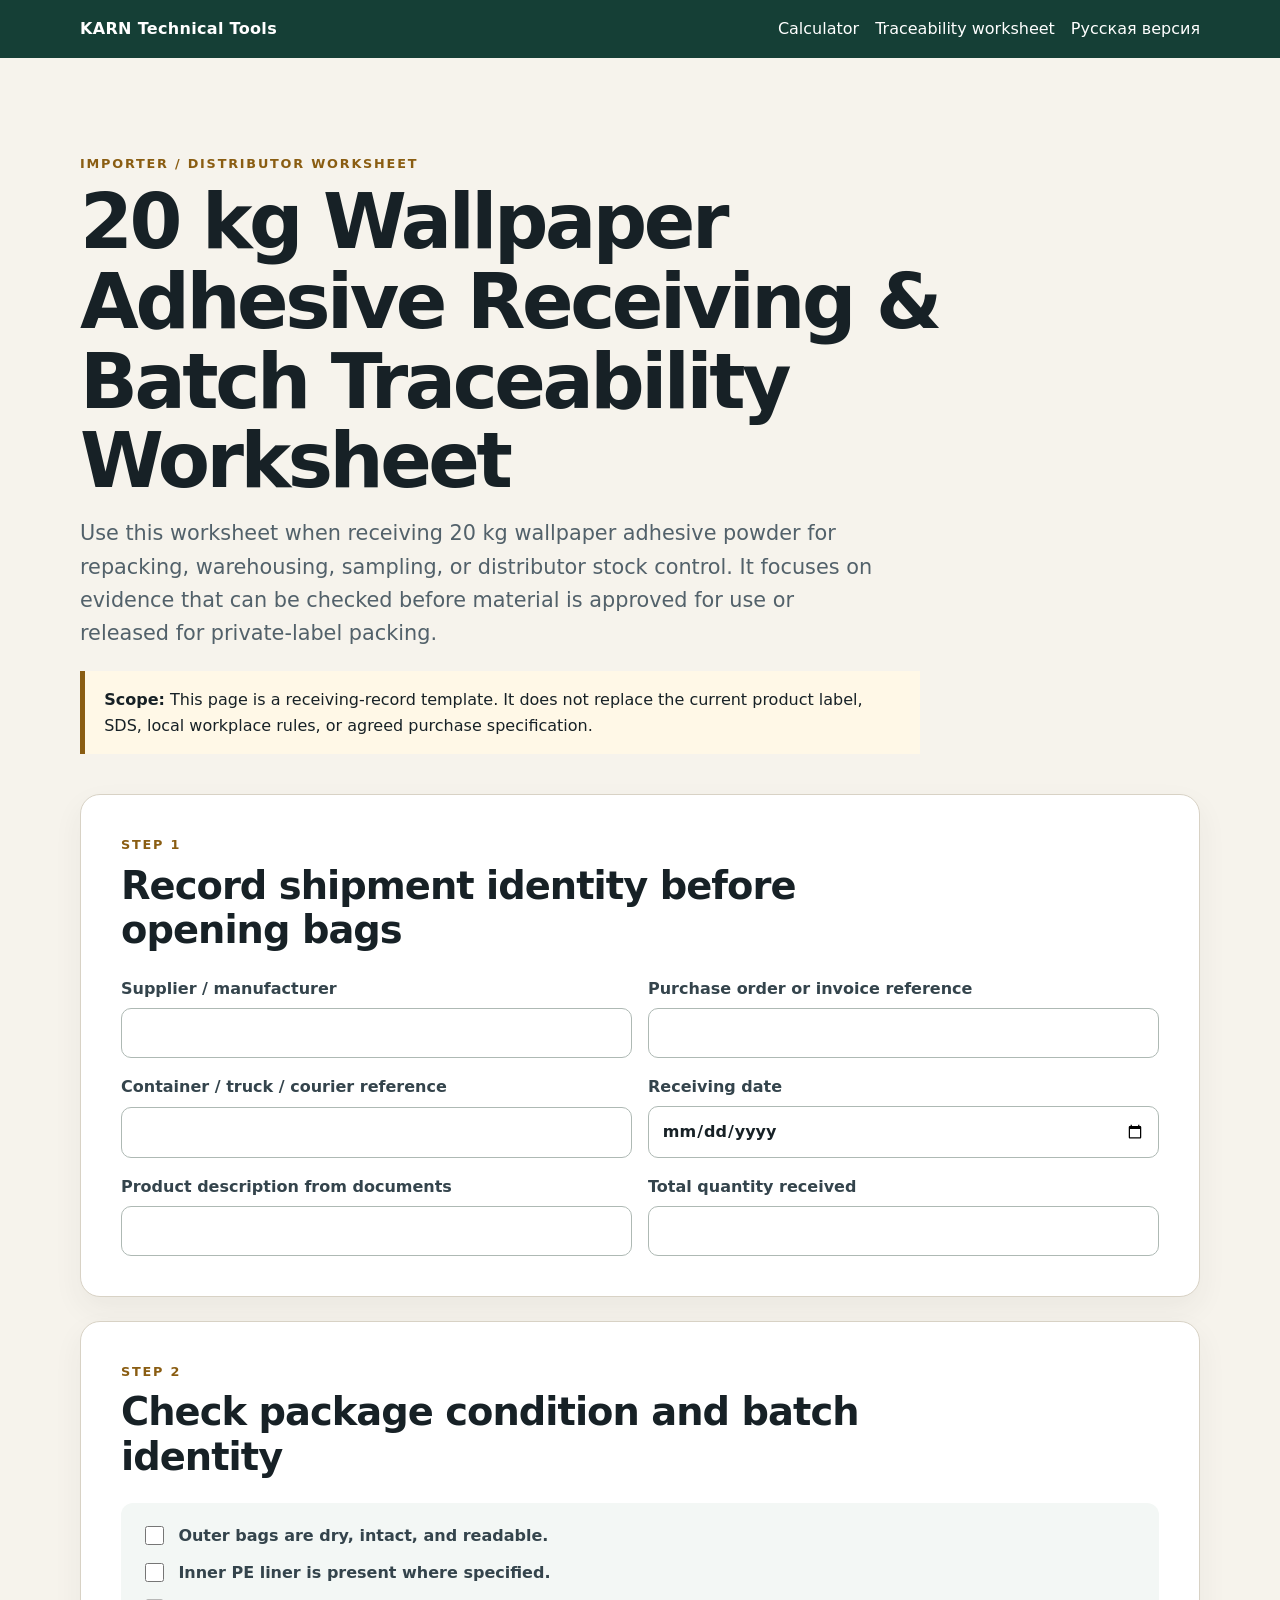
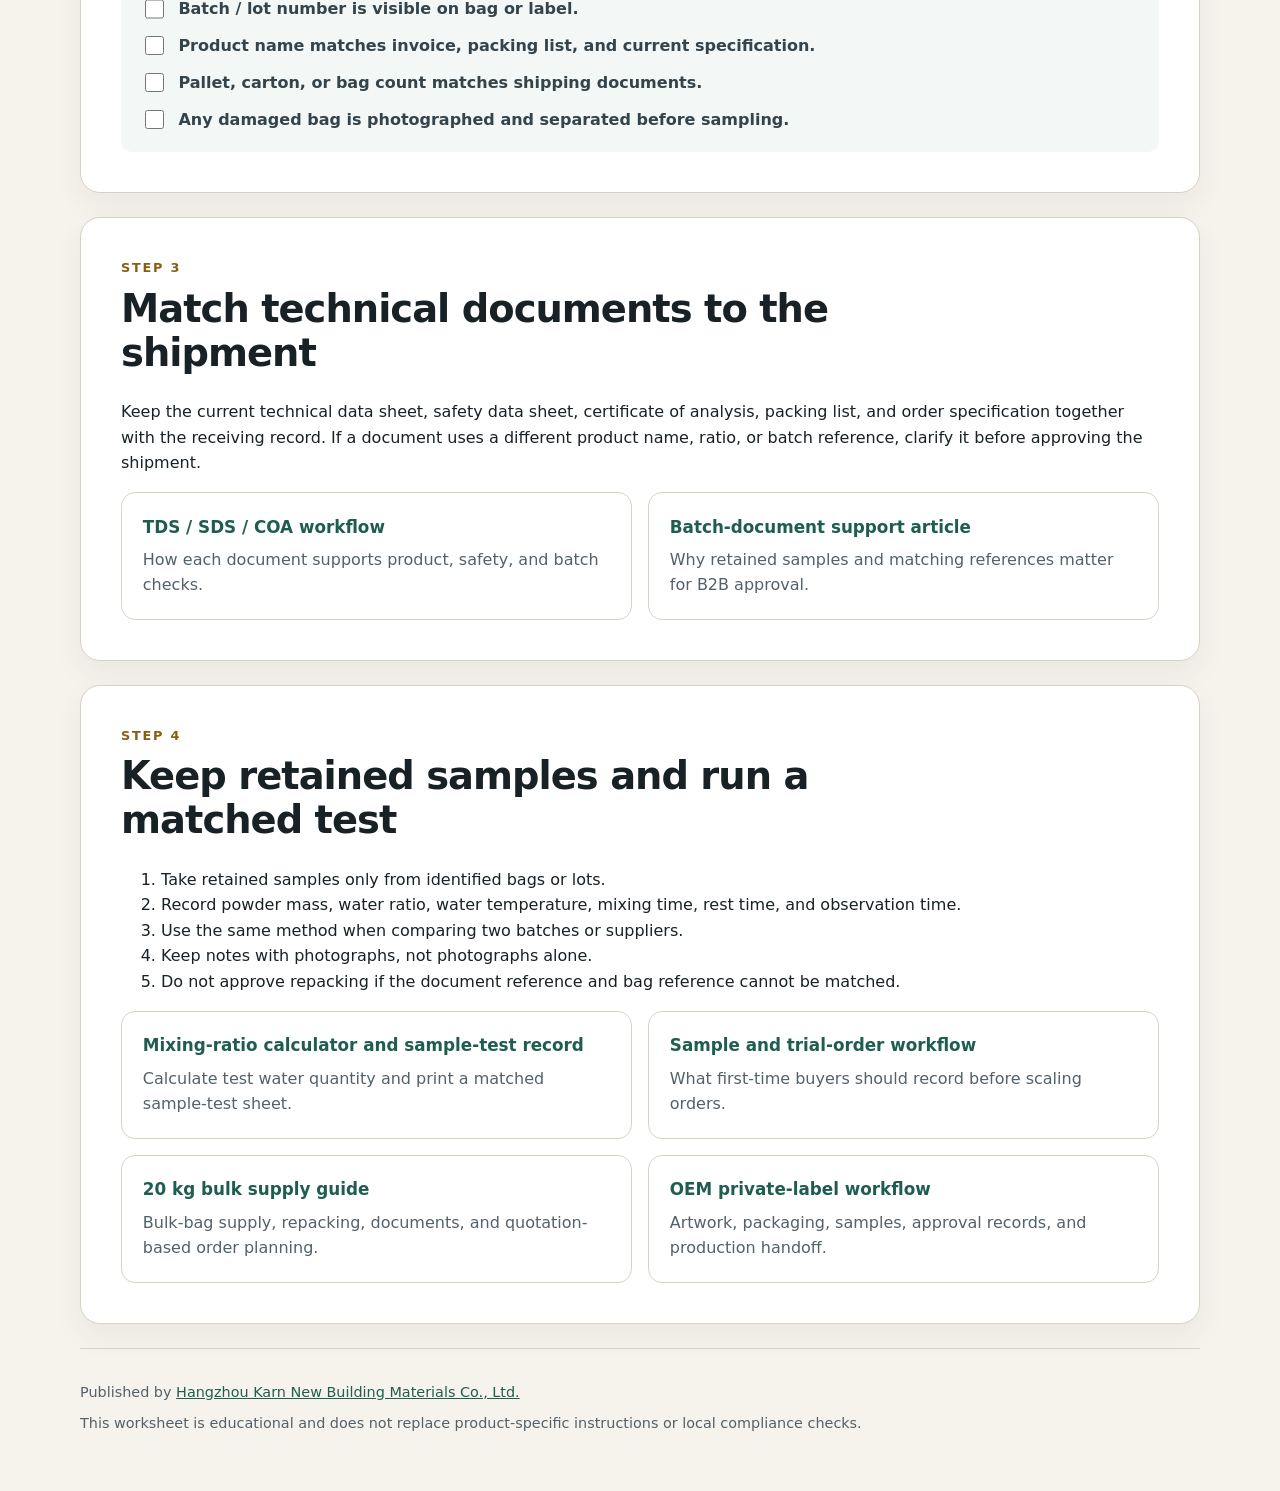
==== traceability.html @ a18a4ef8 "feat: add wallpaper adhesive traceability worksheet" ====
<!doctype html>
<html lang="en">
  <head>
    <meta charset="UTF-8" />
    <meta name="viewport" content="width=device-width, initial-scale=1.0" />
    <title>20 kg Wallpaper Adhesive Receiving & Batch Traceability Worksheet</title>
    <meta
      name="description"
      content="A practical worksheet for importers and distributors receiving 20 kg wallpaper adhesive powder shipments: package condition, batch identity, documents, retained samples, and test notes."
    />
    <meta name="robots" content="index, follow, max-image-preview:large" />
    <link rel="canonical" href="https://nyxun123.github.io/karn-wallpaper-adhesive-tools/traceability.html" />
    <link rel="alternate" hreflang="en" href="https://nyxun123.github.io/karn-wallpaper-adhesive-tools/traceability.html" />
    <link rel="alternate" hreflang="x-default" href="https://nyxun123.github.io/karn-wallpaper-adhesive-tools/traceability.html" />
    <meta property="og:type" content="article" />
    <meta property="og:title" content="20 kg Wallpaper Adhesive Receiving & Batch Traceability Worksheet" />
    <meta
      property="og:description"
      content="Record shipment, package, batch, document, retained-sample, and sample-test evidence before approving wallpaper adhesive powder for use."
    />
    <meta property="og:url" content="https://nyxun123.github.io/karn-wallpaper-adhesive-tools/traceability.html" />
    <meta name="twitter:card" content="summary" />
    <meta name="twitter:title" content="20 kg Wallpaper Adhesive Batch Traceability Worksheet" />
    <meta
      name="twitter:description"
      content="A printable receiving and traceability worksheet for 20 kg wallpaper adhesive powder shipments."
    />
    <link rel="icon" href="./favicon.svg" type="image/svg+xml" />
    <link rel="stylesheet" href="./styles.css" />
    <script type="application/ld+json">
      {
        "@context": "https://schema.org",
        "@type": "TechArticle",
        "headline": "20 kg Wallpaper Adhesive Receiving & Batch Traceability Worksheet",
        "description": "A practical worksheet for importers and distributors receiving 20 kg wallpaper adhesive powder shipments: package condition, batch identity, documents, retained samples, and test notes.",
        "url": "https://nyxun123.github.io/karn-wallpaper-adhesive-tools/traceability.html",
        "datePublished": "2026-07-22",
        "dateModified": "2026-07-22",
        "publisher": {
          "@type": "Organization",
          "name": "Hangzhou Karn New Building Materials Co., Ltd.",
          "url": "https://kn-wallpaperglue.com/en/"
        },
        "about": [
          "wallpaper adhesive powder",
          "20 kg bulk packaging",
          "batch traceability",
          "receiving inspection"
        ]
      }
    </script>
  </head>
  <body>
    <header class="site-header">
      <a class="brand" href="https://kn-wallpaperglue.com/en/" rel="noopener">KARN Technical Tools</a>
      <nav aria-label="Primary navigation">
        <a href="./">Calculator</a>
        <a href="./traceability.html" aria-current="page">Traceability worksheet</a>
        <a href="./ru/" lang="ru">Русская версия</a>
      </nav>
    </header>

    <main>
      <section class="hero" aria-labelledby="page-title">
        <p class="eyebrow">Importer / distributor worksheet</p>
        <h1 id="page-title">20 kg Wallpaper Adhesive Receiving & Batch Traceability Worksheet</h1>
        <p class="lede">
          Use this worksheet when receiving 20 kg wallpaper adhesive powder for repacking, warehousing, sampling, or
          distributor stock control. It focuses on evidence that can be checked before material is approved for use or
          released for private-label packing.
        </p>
        <div class="notice" role="note">
          <strong>Scope:</strong> This page is a receiving-record template. It does not replace the current product
          label, SDS, local workplace rules, or agreed purchase specification.
        </div>
      </section>

      <section class="panel" aria-labelledby="shipment-title">
        <div class="section-heading">
          <p class="eyebrow">Step 1</p>
          <h2 id="shipment-title">Record shipment identity before opening bags</h2>
        </div>
        <form class="record-grid">
          <label>Supplier / manufacturer<input type="text" autocomplete="organization" /></label>
          <label>Purchase order or invoice reference<input type="text" /></label>
          <label>Container / truck / courier reference<input type="text" /></label>
          <label>Receiving date<input type="date" /></label>
          <label>Product description from documents<input type="text" /></label>
          <label>Total quantity received<input type="text" /></label>
        </form>
      </section>

      <section class="panel" aria-labelledby="package-title">
        <div class="section-heading">
          <p class="eyebrow">Step 2</p>
          <h2 id="package-title">Check package condition and batch identity</h2>
        </div>
        <div class="checklist">
          <label><input type="checkbox" /> Outer bags are dry, intact, and readable.</label>
          <label><input type="checkbox" /> Inner PE liner is present where specified.</label>
          <label><input type="checkbox" /> Batch / lot number is visible on bag or label.</label>
          <label><input type="checkbox" /> Product name matches invoice, packing list, and current specification.</label>
          <label><input type="checkbox" /> Pallet, carton, or bag count matches shipping documents.</label>
          <label><input type="checkbox" /> Any damaged bag is photographed and separated before sampling.</label>
        </div>
      </section>

      <section class="panel" aria-labelledby="documents-title">
        <div class="section-heading">
          <p class="eyebrow">Step 3</p>
          <h2 id="documents-title">Match technical documents to the shipment</h2>
        </div>
        <p>
          Keep the current technical data sheet, safety data sheet, certificate of analysis, packing list, and order
          specification together with the receiving record. If a document uses a different product name, ratio, or batch
          reference, clarify it before approving the shipment.
        </p>
        <div class="resource-grid">
          <a href="https://kn-wallpaperglue.com/en/technical-documents/wallpaper-adhesive/" rel="noopener">
            <strong>TDS / SDS / COA workflow</strong>
            <span>How each document supports product, safety, and batch checks.</span>
          </a>
          <a href="https://kn-wallpaperglue.com/en/blog/wallpaper-glue-quality-control-batch-documents/" rel="noopener">
            <strong>Batch-document support article</strong>
            <span>Why retained samples and matching references matter for B2B approval.</span>
          </a>
        </div>
      </section>

      <section class="panel" aria-labelledby="sample-title">
        <div class="section-heading">
          <p class="eyebrow">Step 4</p>
          <h2 id="sample-title">Keep retained samples and run a matched test</h2>
        </div>
        <ol>
          <li>Take retained samples only from identified bags or lots.</li>
          <li>Record powder mass, water ratio, water temperature, mixing time, rest time, and observation time.</li>
          <li>Use the same method when comparing two batches or suppliers.</li>
          <li>Keep notes with photographs, not photographs alone.</li>
          <li>Do not approve repacking if the document reference and bag reference cannot be matched.</li>
        </ol>
        <div class="resource-grid">
          <a href="./">
            <strong>Mixing-ratio calculator and sample-test record</strong>
            <span>Calculate test water quantity and print a matched sample-test sheet.</span>
          </a>
          <a href="https://kn-wallpaperglue.com/en/blog/wallpaper-glue-sample-trial-order-first-purchase/" rel="noopener">
            <strong>Sample and trial-order workflow</strong>
            <span>What first-time buyers should record before scaling orders.</span>
          </a>
          <a href="https://kn-wallpaperglue.com/en/products/bulk-wallpaper-adhesive/" rel="noopener">
            <strong>20 kg bulk supply guide</strong>
            <span>Bulk-bag supply, repacking, documents, and quotation-based order planning.</span>
          </a>
          <a href="https://kn-wallpaperglue.com/en/oem/" rel="noopener">
            <strong>OEM private-label workflow</strong>
            <span>Artwork, packaging, samples, approval records, and production handoff.</span>
          </a>
        </div>
      </section>
    </main>

    <footer>
      <p>
        Published by
        <a href="https://kn-wallpaperglue.com/en/" rel="noopener">Hangzhou Karn New Building Materials Co., Ltd.</a>
      </p>
      <p>This worksheet is educational and does not replace product-specific instructions or local compliance checks.</p>
    </footer>
  </body>
</html>
---- styles.css ----
:root {
  color-scheme: light;
  --ink: #172126;
  --muted: #52616a;
  --paper: #f6f3ec;
  --surface: #ffffff;
  --line: #d8d2c5;
  --green: #1f5d50;
  --green-dark: #153f36;
  --gold: #8a5d12;
  --error: #a12622;
  font-family: Inter, ui-sans-serif, system-ui, -apple-system, BlinkMacSystemFont, "Segoe UI", sans-serif;
  font-synthesis: none;
}

* {
  box-sizing: border-box;
}

html {
  scroll-behavior: smooth;
}

body {
  margin: 0;
  background: var(--paper);
  color: var(--ink);
  line-height: 1.6;
}

a {
  color: var(--green);
}

a:focus-visible,
button:focus-visible,
input:focus-visible,
textarea:focus-visible {
  outline: 3px solid #d6a33c;
  outline-offset: 3px;
}

.site-header {
  display: flex;
  align-items: center;
  justify-content: space-between;
  gap: 1.5rem;
  padding: 1rem max(1.25rem, calc((100vw - 1120px) / 2));
  background: var(--green-dark);
  color: #fff;
}

.site-header a {
  color: #fff;
  text-decoration: none;
}

.brand {
  font-weight: 750;
  letter-spacing: 0.02em;
}

nav {
  display: flex;
  flex-wrap: wrap;
  gap: 1rem;
}

nav a:hover {
  text-decoration: underline;
}

main,
footer {
  width: min(1120px, calc(100% - 2rem));
  margin-inline: auto;
}

.hero {
  padding: clamp(3rem, 8vw, 6rem) 0 2.5rem;
}

.eyebrow {
  margin: 0 0 0.5rem;
  color: var(--gold);
  font-size: 0.8rem;
  font-weight: 800;
  letter-spacing: 0.14em;
  text-transform: uppercase;
}

h1,
h2,
h3,
p {
  margin-top: 0;
}

h1 {
  max-width: 920px;
  margin-bottom: 1rem;
  font-size: clamp(2.25rem, 6vw, 4.75rem);
  line-height: 1.05;
  letter-spacing: -0.045em;
}

h2 {
  margin-bottom: 0.6rem;
  font-size: clamp(1.6rem, 3vw, 2.4rem);
  line-height: 1.15;
  letter-spacing: -0.025em;
}

.lede {
  max-width: 800px;
  color: var(--muted);
  font-size: clamp(1.05rem, 2vw, 1.3rem);
}

.notice {
  max-width: 840px;
  padding: 1rem 1.2rem;
  border-left: 5px solid var(--gold);
  background: #fff8e7;
}

.panel {
  margin-bottom: 1.5rem;
  padding: clamp(1.25rem, 4vw, 2.5rem);
  border: 1px solid var(--line);
  border-radius: 20px;
  background: var(--surface);
  box-shadow: 0 12px 30px rgb(45 51 47 / 0.06);
}

.section-heading {
  max-width: 760px;
  margin-bottom: 1.5rem;
}

.section-heading > p:last-child {
  color: var(--muted);
}

.calculator-grid,
.record-grid {
  display: grid;
  grid-template-columns: repeat(2, minmax(0, 1fr));
  gap: 1rem;
}

label {
  display: grid;
  gap: 0.4rem;
  color: #34444c;
  font-weight: 700;
}

input,
textarea,
button {
  font: inherit;
}

input,
textarea {
  width: 100%;
  border: 1px solid #aeb9b4;
  border-radius: 10px;
  background: #fff;
  color: var(--ink);
}

input {
  min-height: 48px;
  padding: 0.7rem 0.8rem;
}

textarea {
  padding: 0.8rem;
  resize: vertical;
}

.input-with-unit {
  display: grid;
  grid-template-columns: 1fr auto;
  align-items: center;
  border: 1px solid #aeb9b4;
  border-radius: 10px;
  overflow: hidden;
}

.input-with-unit input {
  border: 0;
  border-radius: 0;
}

.input-with-unit span {
  padding: 0 0.9rem;
  color: var(--muted);
  font-weight: 600;
}

button {
  min-height: 48px;
  padding: 0.75rem 1.2rem;
  border: 0;
  border-radius: 10px;
  background: var(--green);
  color: #fff;
  cursor: pointer;
  font-weight: 800;
}

button:hover {
  background: var(--green-dark);
}

.secondary {
  border: 1px solid var(--green);
  background: transparent;
  color: var(--green);
}

.secondary:hover {
  background: #edf6f2;
}

.result-grid {
  display: grid;
  grid-template-columns: repeat(3, minmax(0, 1fr));
  gap: 1rem;
  margin-top: 1.5rem;
}

.result-grid > div {
  padding: 1rem;
  border-radius: 12px;
  background: #edf6f2;
}

.result-label {
  display: block;
  margin-bottom: 0.2rem;
  color: var(--muted);
  font-size: 0.85rem;
}

.result-grid strong {
  font-size: clamp(1.25rem, 3vw, 1.8rem);
}

.error {
  margin-top: 1rem;
  color: var(--error);
  font-weight: 700;
}

.full-width {
  grid-column: 1 / -1;
}

.checklist {
  display: grid;
  gap: 0.7rem;
  margin-top: 1.5rem;
  padding: 1.25rem;
  border-radius: 12px;
  background: #f3f7f5;
}

.checklist h3 {
  margin-bottom: 0.2rem;
}

.checklist label {
  display: flex;
  align-items: flex-start;
  gap: 0.7rem;
  font-weight: 600;
}

.checklist input {
  width: 1.2rem;
  min-height: 1.2rem;
  margin-top: 0.2rem;
}

.actions {
  display: flex;
  flex-wrap: wrap;
  gap: 0.8rem;
  margin-top: 1.5rem;
}

.guide ol {
  max-width: 820px;
  padding-left: 1.5rem;
}

.guide li + li {
  margin-top: 0.6rem;
}

.resources {
  padding: 2.5rem 0 4rem;
}

.resource-grid {
  display: grid;
  grid-template-columns: repeat(2, minmax(0, 1fr));
  gap: 1rem;
}

.resource-grid a {
  display: grid;
  gap: 0.4rem;
  padding: 1.3rem;
  border: 1px solid var(--line);
  border-radius: 14px;
  background: #fff;
  color: var(--ink);
  text-decoration: none;
}

.resource-grid a:hover {
  border-color: var(--green);
  transform: translateY(-2px);
}

.resource-grid strong {
  color: var(--green);
  font-size: 1.05rem;
}

.resource-grid span,
footer {
  color: var(--muted);
}

footer {
  padding: 2rem 0 3rem;
  border-top: 1px solid var(--line);
  font-size: 0.9rem;
}

footer p {
  margin-bottom: 0.5rem;
}

@media (max-width: 720px) {
  .site-header,
  .calculator-grid,
  .record-grid,
  .result-grid,
  .resource-grid {
    grid-template-columns: 1fr;
  }

  .site-header {
    align-items: flex-start;
    flex-direction: column;
  }

  nav {
    font-size: 0.9rem;
  }

  .calculator-grid button,
  .full-width {
    grid-column: auto;
  }
}

@media print {
  .site-header,
  .hero,
  #calculator,
  .guide,
  .resources,
  footer,
  .actions {
    display: none !important;
  }

  body,
  .panel {
    background: #fff;
  }

  main {
    width: 100%;
  }

  #test-record {
    display: block;
    margin: 0;
    padding: 0;
    border: 0;
    box-shadow: none;
  }

  input,
  textarea {
    border-color: #666;
  }
}

@media (prefers-reduced-motion: reduce) {
  html {
    scroll-behavior: auto;
  }

  * {
    transition: none !important;
  }
}
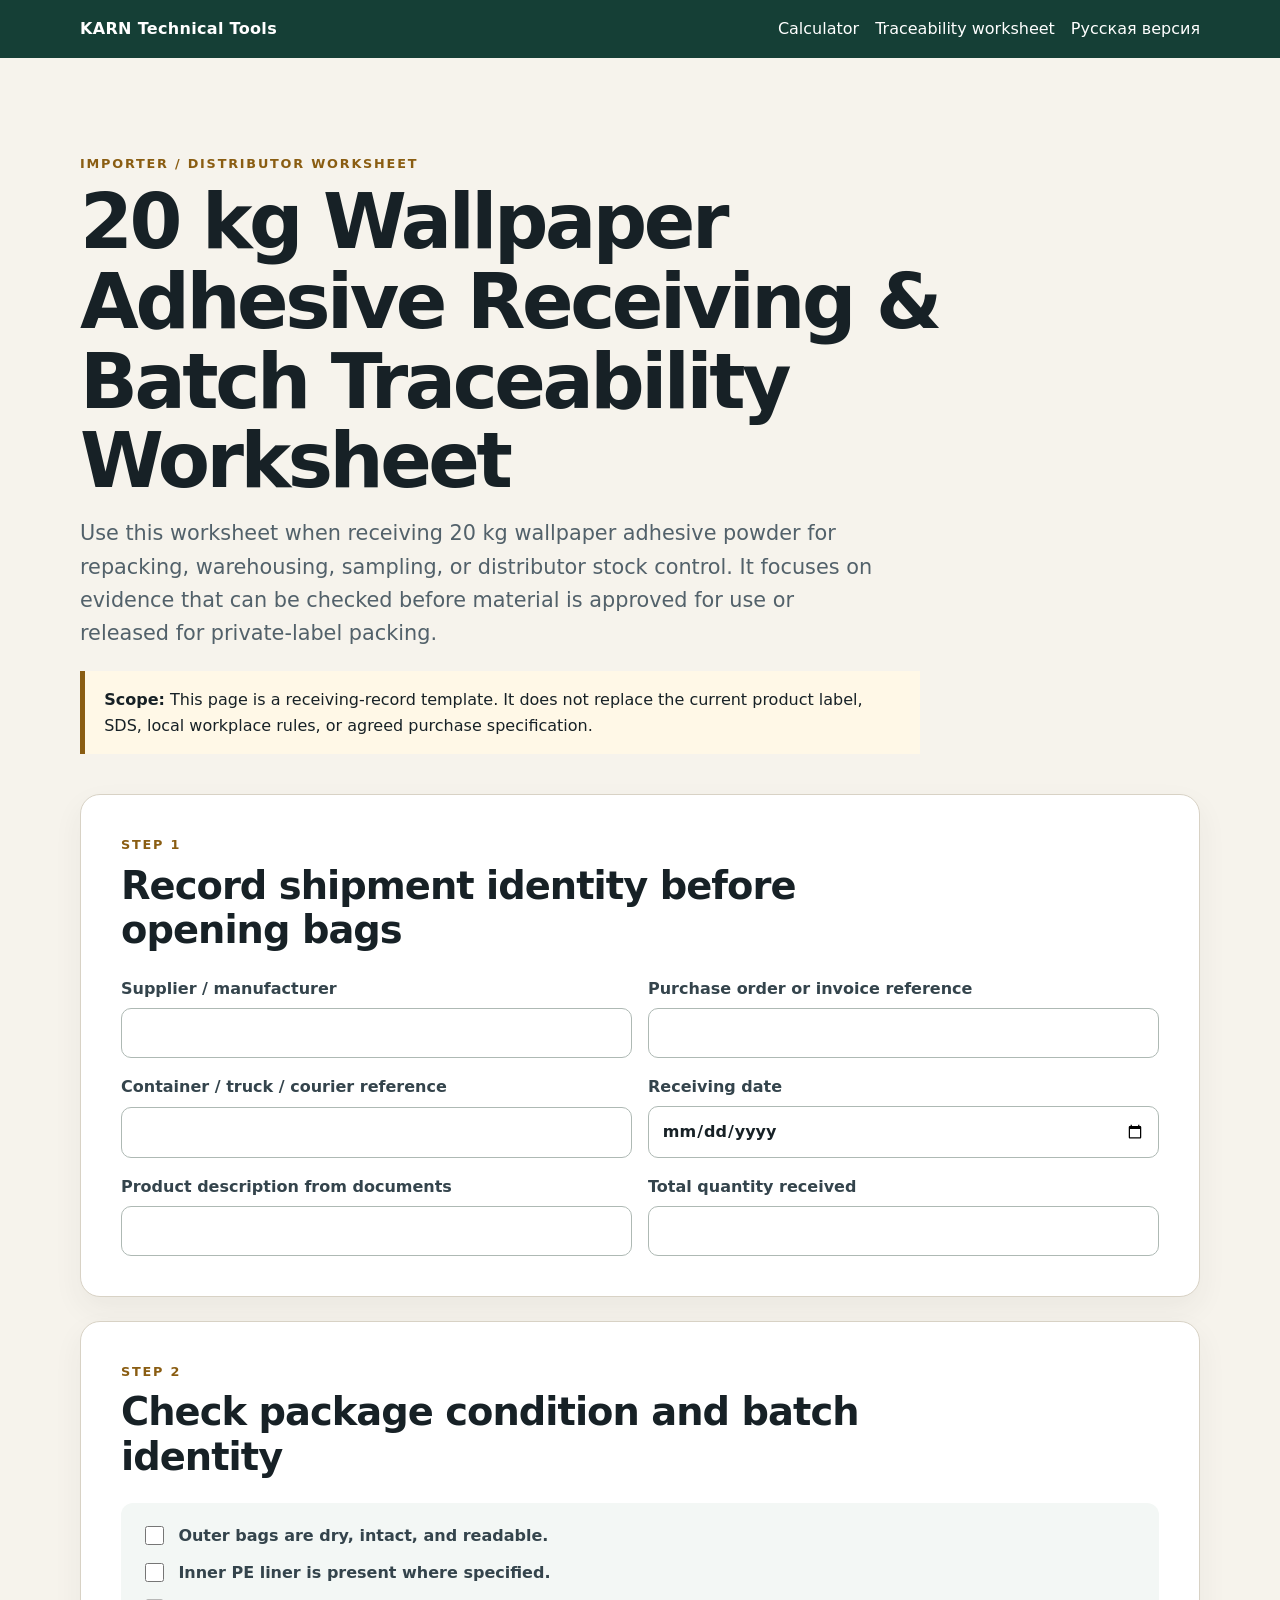
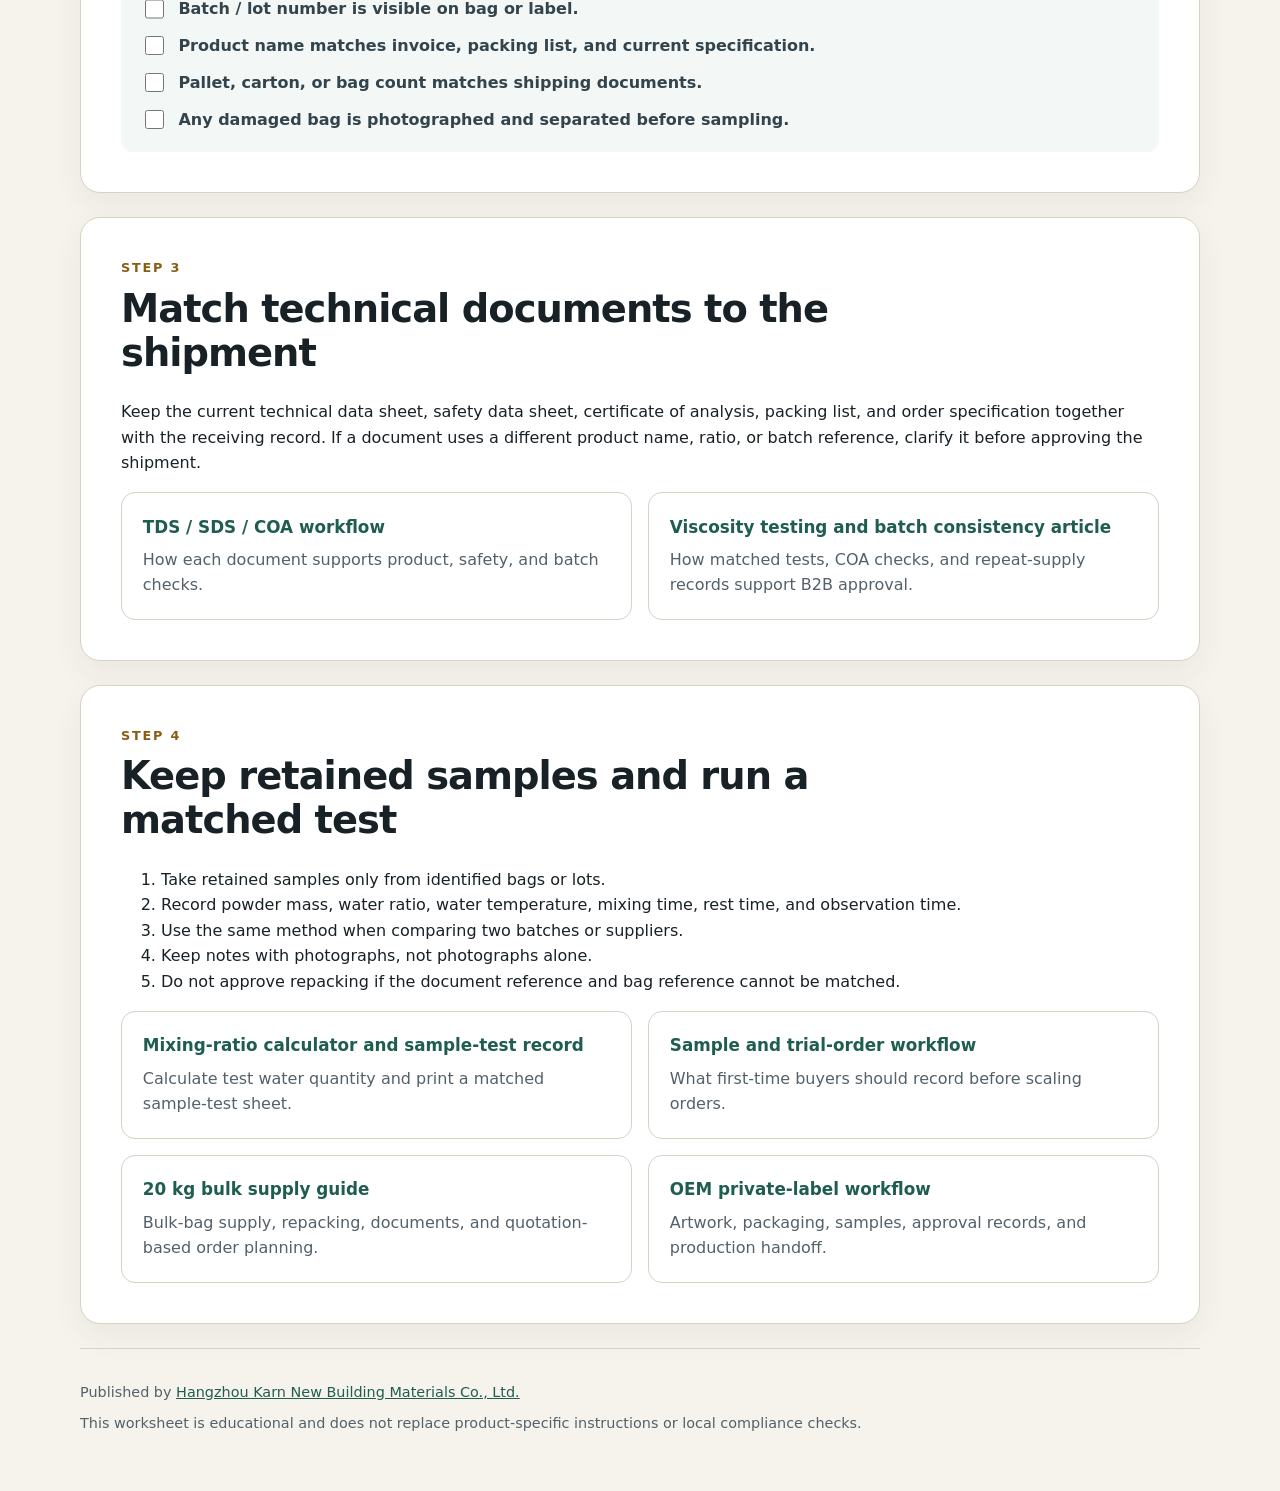
==== commit b7772c09: "fix: use live batch consistency article link" ====
--- a/traceability.html
+++ b/traceability.html
@@ -120,9 +120,9 @@
             <strong>TDS / SDS / COA workflow</strong>
             <span>How each document supports product, safety, and batch checks.</span>
           </a>
-          <a href="https://kn-wallpaperglue.com/en/blog/wallpaper-glue-quality-control-batch-documents/" rel="noopener">
-            <strong>Batch-document support article</strong>
-            <span>Why retained samples and matching references matter for B2B approval.</span>
+          <a href="https://kn-wallpaperglue.com/en/blog/wallpaper-glue-viscosity-testing-batch-consistency/" rel="noopener">
+            <strong>Viscosity testing and batch consistency article</strong>
+            <span>How matched tests, COA checks, and repeat-supply records support B2B approval.</span>
           </a>
         </div>
       </section>
